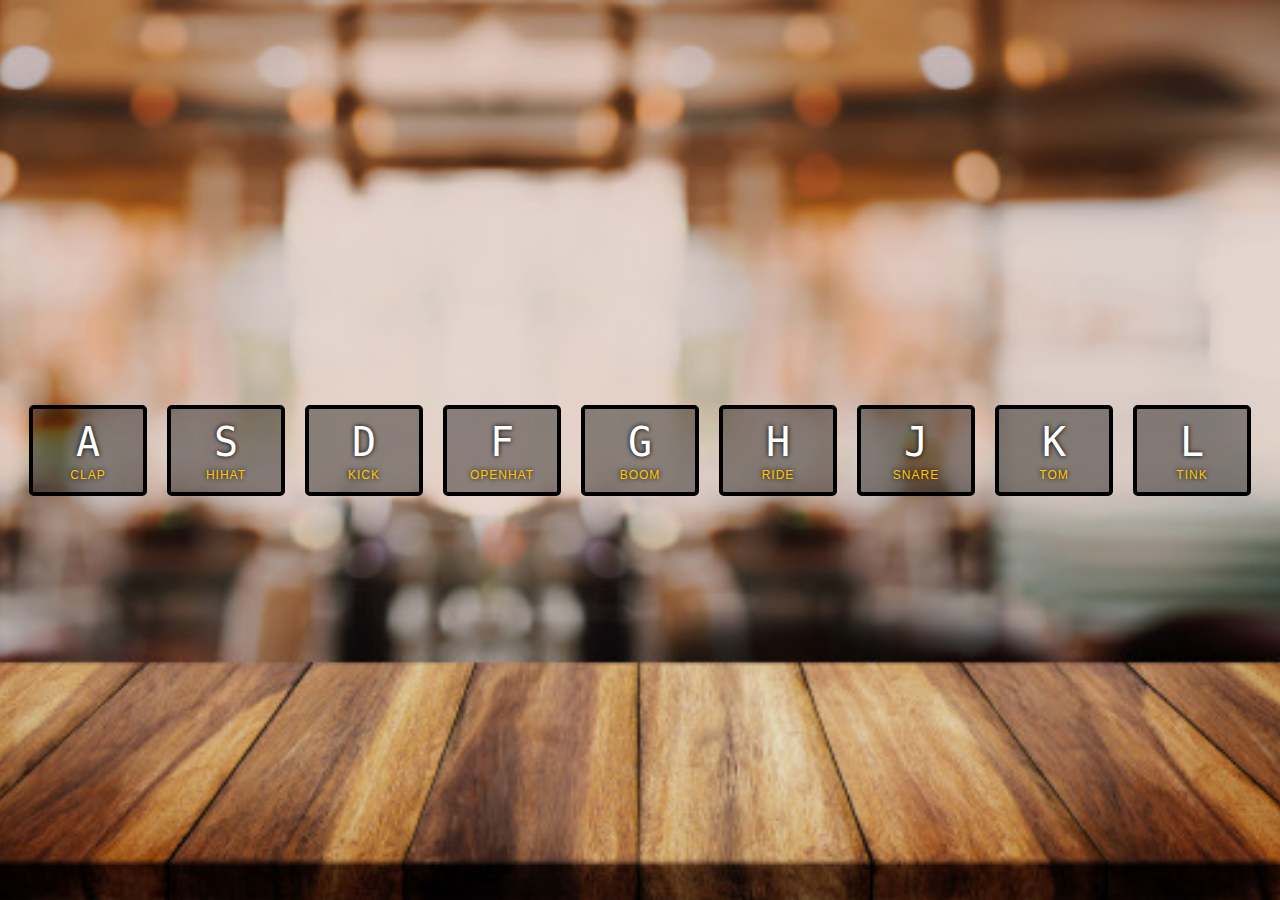
==== 01 - JS Drum Kit/index.html @ ea0fb55c "renamed drum kit directory" ====
<!DOCTYPE html>
<html lang="en">
<head>
    <meta charset="UTF-8">
    <meta name="viewport" content="width=device-width, initial-scale=1.0">
    <title>JavaScript Drum Kit</title>
    <link rel='stylesheet' href='style.css'>
</head>
<body>
    <div class='keys'>
        <div data-key="65" class="key">
            <kbd>A</kbd>
            <span class="sound">clap</span>
        </div>

        <div data-key='83' class='key'>
            <kbd>S</kbd>
            <span class='sound'>hihat</span>
        </div>

        <div data-key='68' class='key'>
            <kbd>D</kbd>
            <span class='sound'>kick</span>
        </div>

        <div data-key='70' class='key'>
            <kbd>F</kbd>
            <span class='sound'>openhat</span>
        </div>

        <div data-key='71' class='key'>
            <kbd>G</kbd>
            <span class='sound'>boom</span>
        </div>

        <div data-key='72' class='key'>
            <kbd>H</kbd>
            <span class='sound'>ride</span>
        </div>

        <div data-key='74' class='key'>
            <kbd>J</kbd>
            <span class='sound'>snare</span>
        </div>

        <div data-key='75' class='key'>
            <kbd>K</kbd>
            <span class='sound'>tom</span>
        </div>

        <div data-key='76' class='key'>
            <kbd>L</kbd>
            <span class='sound'>tink</span>
        </div>
    </div>

    <!-- https://developer.mozilla.org/en-US/docs/Web/HTML/Global_attributes/data-*
        - The data-* global attributes form a class of attributes called custom data attributes,
         that allow proprietary information to be exchanged between the HTML and its DOM representation by scripts.
    -->
    <audio data-key='65'src="sounds/clap.wav"></audio>
    <audio data-key='83'src="sounds/hihat.wav"></audio>
    <audio data-key='68'src="sounds/kick.wav"></audio>
    <audio data-key='70'src="sounds/openhat.wav"></audio>
    <audio data-key='71'src="sounds/boom.wav"></audio>
    <audio data-key='72'src="sounds/ride.wav"></audio>
    <audio data-key='74'src="sounds/snare.wav"></audio>
    <audio data-key='75'src="sounds/tom.wav"></audio>
    <audio data-key='76'src="sounds/tink.wav"></audio>

    <script src='script.js'></script>
</body>
</html>
---- 01 - JS Drum Kit/style.css ----
html {
	font-size: 10px;
	/* background image */
	background: url('coffeeshop.jpg') bottom center;
	background-size: cover;
}

body,
html {
	margin: 0;
	padding: 0;
	font-family: sans-serif;
}

.keys {
	display: flex;
	flex: 1;
	min-height: 100vh;
	align-items: center;
	justify-content: center;
}

.key {
	border: 0.4rem solid black;
	border-radius: 0.5rem;
	margin: 1rem;
	font-size: 1.5rem;
	padding: 1rem 0.5rem;
	transition: all 0.07s ease; /* important line to control how we animate/make each key pop */
	width: 10rem;
	text-align: center;
	color: white;
	background: rgba(0, 0, 0, 0.4);
	text-shadow: 0 0 0.5rem black;
}

/* add this class to any key that is presses to make it pop */
.playing {
	transform: scale(1.1); /* determines how big each element pops */
	border-color: #ffc600;
	box-shadow: 0 0 1rem #ffc600;
}

/* https://developer.mozilla.org/en-US/docs/Web/HTML/Element/kbd
    - The HTML Keyboard Input element (<kbd>) represents a span of inline text denoting textual user input from a keyboard,
     voice input, or any other text entry device. By convention, the user agent defaults to rendering the contents of 
     a <kbd> element using its default monospace font, although this is not mandated by the HTML standard.
*/
kbd {
	display: block;
	font-size: 4rem;
}

.sound {
	font-size: 1.2rem;
	text-transform: uppercase;
	letter-spacing: 0.1rem;
	color: #ffc600;
}
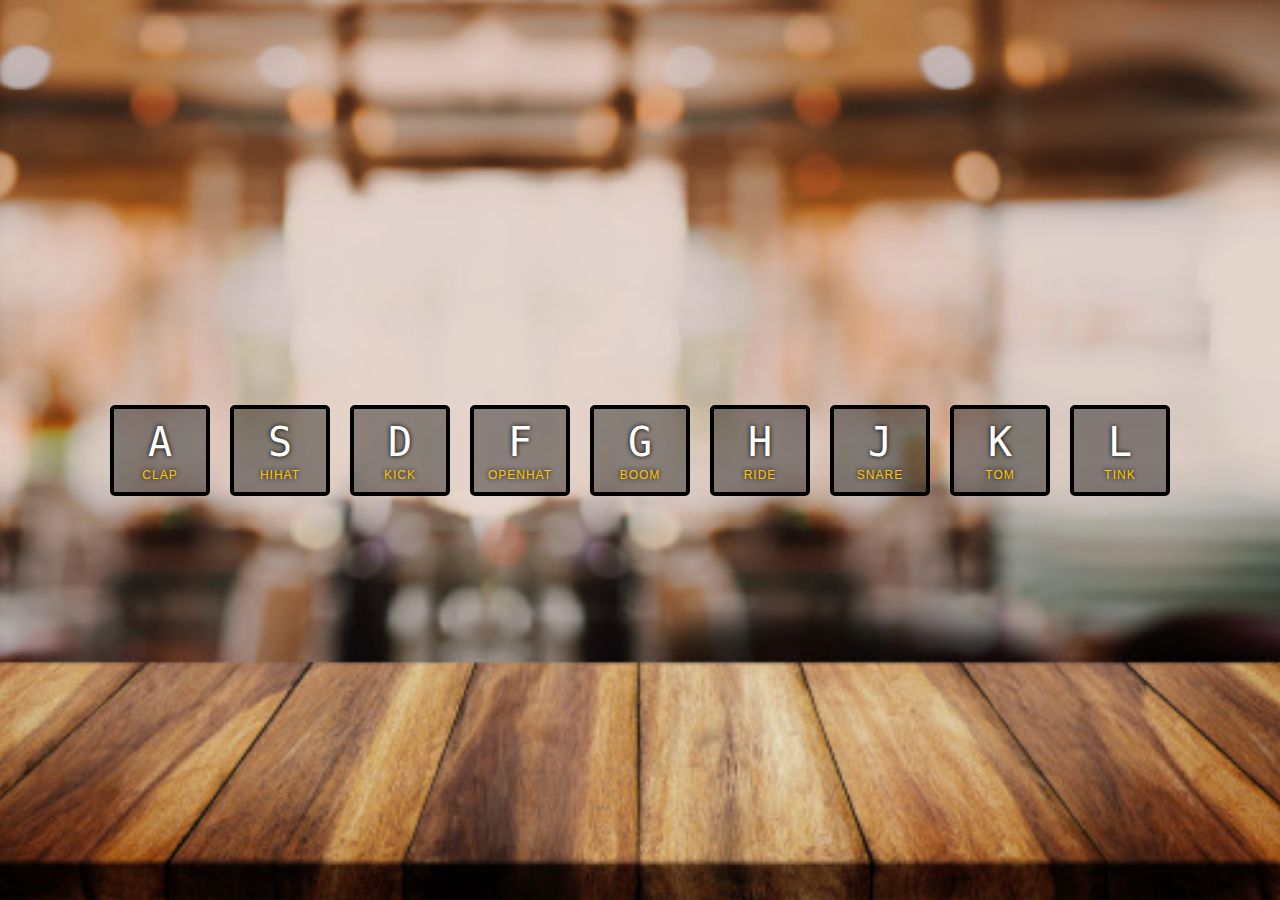
==== commit f501736b: "added ability to click what sound we want to play" ====
--- a/01 - JS Drum Kit/index.html
+++ b/01 - JS Drum Kit/index.html
@@ -8,50 +8,50 @@
 </head>
 <body>
     <div class='keys'>
-        <div data-key="65" class="key">
+        <button data-key="65" class="key">
             <kbd>A</kbd>
             <span class="sound">clap</span>
-        </div>
+        </button>
 
-        <div data-key='83' class='key'>
+        <button data-key='83' class='key'>
             <kbd>S</kbd>
             <span class='sound'>hihat</span>
-        </div>
+        </button>
 
-        <div data-key='68' class='key'>
+        <button data-key='68' class='key'>
             <kbd>D</kbd>
             <span class='sound'>kick</span>
-        </div>
+        </button>
 
-        <div data-key='70' class='key'>
+        <button data-key='70' class='key'>
             <kbd>F</kbd>
             <span class='sound'>openhat</span>
-        </div>
+        </button>
 
-        <div data-key='71' class='key'>
+        <button data-key='71' class='key'>
             <kbd>G</kbd>
             <span class='sound'>boom</span>
-        </div>
+        </button>
 
-        <div data-key='72' class='key'>
+        <button data-key='72' class='key'>
             <kbd>H</kbd>
             <span class='sound'>ride</span>
-        </div>
+        </button>
 
-        <div data-key='74' class='key'>
+        <button data-key='74' class='key'>
             <kbd>J</kbd>
             <span class='sound'>snare</span>
-        </div>
+        </button>
 
-        <div data-key='75' class='key'>
+        <button data-key='75' class='key'>
             <kbd>K</kbd>
             <span class='sound'>tom</span>
-        </div>
+        </button>
 
-        <div data-key='76' class='key'>
+        <button data-key='76' class='key'>
             <kbd>L</kbd>
             <span class='sound'>tink</span>
-        </div>
+        </button>
     </div>
 
     <!-- https://developer.mozilla.org/en-US/docs/Web/HTML/Global_attributes/data-*
